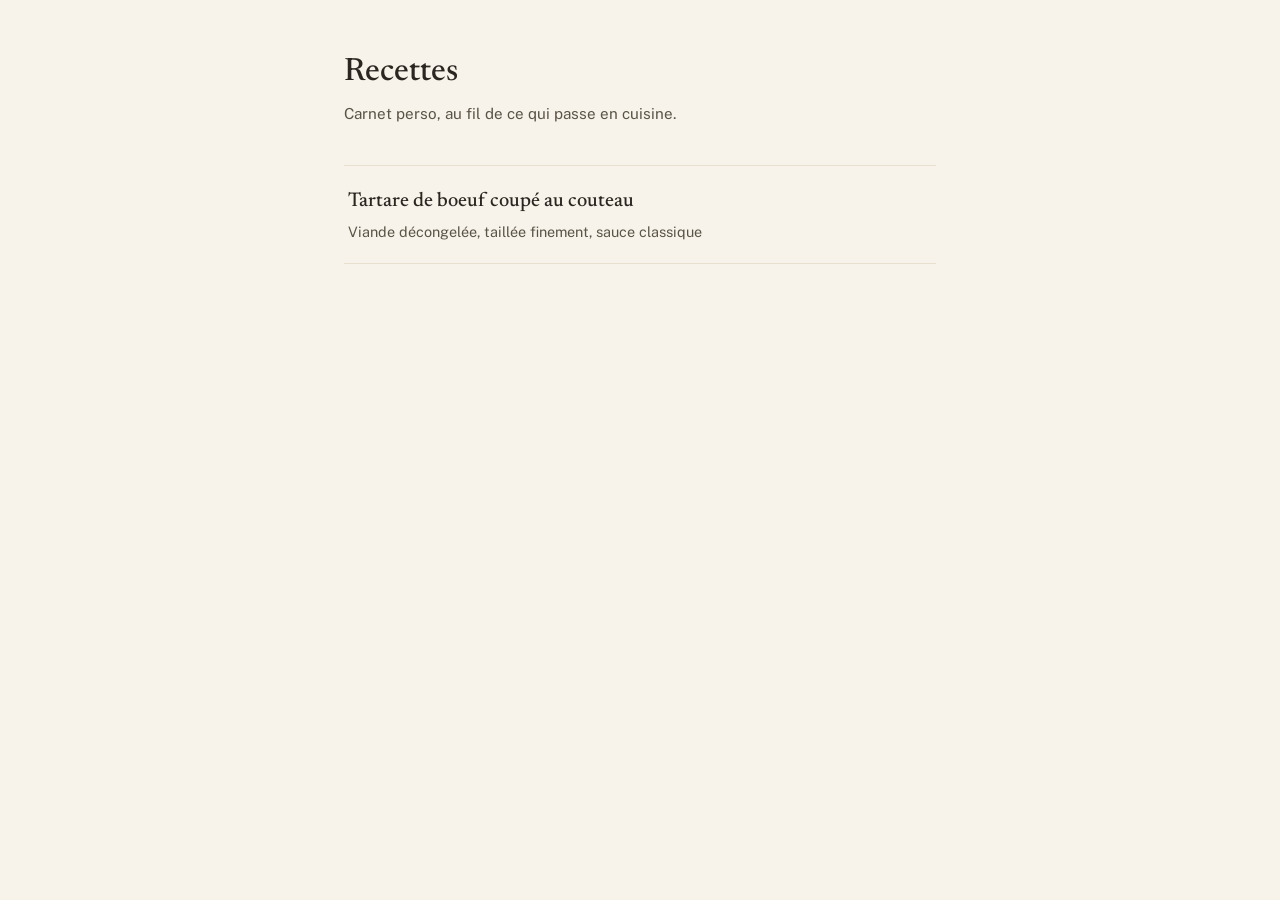
==== index.html @ 7e93101c "Rename index-5.html to index.html" ====
<!DOCTYPE html>
<html lang="fr">
<head>
<meta charset="UTF-8">
<meta name="viewport" content="width=device-width, initial-scale=1.0">
<title>Recettes — Séb</title>
<link rel="stylesheet" href="styles.css">
</head>
<body>
<div class="wrap">
  <h1 class="site-title">Recettes</h1>
  <p class="site-tagline">Carnet perso, au fil de ce qui passe en cuisine.</p>

  <ul class="recipe-list">
    <li>
      <a href="recettes/tartare-boeuf.html">
        <h2>Tartare de boeuf coupé au couteau</h2>
        <p>Viande décongelée, taillée finement, sauce classique</p>
      </a>
    </li>
  </ul>
</div>
</body>
</html>
---- styles.css ----
@import url('https://fonts.googleapis.com/css2?family=Newsreader:ital,wght@0,400;0,500;0,600;1,400&family=Public+Sans:wght@400;500;600&display=swap');

:root {
  --paper: #F7F3EA;
  --paper-line: #E8E0CF;
  --ink: #2B2620;
  --ink-soft: #5A5347;
  --bordeaux: #7A2E2E;
  --copper: #B98A4F;
}

* { box-sizing: border-box; }

body {
  margin: 0;
  background: var(--paper);
  color: var(--ink);
  font-family: 'Public Sans', sans-serif;
  line-height: 1.55;
}

.wrap {
  max-width: 640px;
  margin: 0 auto;
  padding: 48px 24px 80px;
}

.site-title {
  font-family: 'Newsreader', serif;
  font-weight: 500;
  font-size: 2rem;
  margin: 0 0 4px;
}

.site-tagline {
  color: var(--ink-soft);
  font-size: 0.95rem;
  margin: 0 0 40px;
}

.recipe-list {
  list-style: none;
  margin: 0;
  padding: 0;
  border-top: 1px solid var(--paper-line);
}

.recipe-list li {
  border-bottom: 1px solid var(--paper-line);
}

.recipe-list a {
  display: block;
  padding: 20px 4px;
  text-decoration: none;
  color: var(--ink);
}

.recipe-list h2 {
  font-family: 'Newsreader', serif;
  font-weight: 500;
  font-size: 1.25rem;
  margin: 0 0 4px;
}

.recipe-list p {
  color: var(--ink-soft);
  font-size: 0.9rem;
  margin: 0;
}

.recipe-list a:hover h2 { color: var(--bordeaux); }

/* Fiche recette */
.back-link {
  display: inline-block;
  color: var(--ink-soft);
  text-decoration: none;
  font-size: 0.85rem;
  margin-bottom: 24px;
}

.back-link:hover { color: var(--bordeaux); }

.recipe-title {
  font-family: 'Newsreader', serif;
  font-weight: 500;
  font-size: 2.1rem;
  margin: 0 0 8px;
}

.recipe-desc {
  color: var(--ink-soft);
  font-style: italic;
  margin: 0 0 12px;
  font-family: 'Newsreader', serif;
  font-size: 1.05rem;
}

.recipe-meta {
  display: flex;
  gap: 20px;
  font-size: 0.85rem;
  color: var(--ink-soft);
  border-top: 1px solid var(--paper-line);
  border-bottom: 1px solid var(--paper-line);
  padding: 12px 0;
  margin: 24px 0 32px;
}

.recipe-meta strong {
  color: var(--ink);
  display: block;
  font-family: 'Newsreader', serif;
  font-size: 1rem;
}

h3.section-label {
  font-family: 'Newsreader', serif;
  font-weight: 500;
  font-size: 1.1rem;
  color: var(--bordeaux);
  margin: 0 0 12px;
}

.ingredients {
  list-style: none;
  padding: 0;
  margin: 0 0 40px;
}

.ingredients li {
  padding: 8px 0;
  border-bottom: 1px dotted var(--paper-line);
  display: flex;
  justify-content: space-between;
  gap: 16px;
}

.ingredients .qty {
  color: var(--copper);
  white-space: nowrap;
  font-weight: 600;
  font-size: 0.9rem;
}

.steps {
  padding: 0;
  margin: 0 0 32px;
  counter-reset: step;
}

.steps li {
  list-style: none;
  counter-increment: step;
  position: relative;
  padding: 0 0 20px 40px;
}

.steps li::before {
  content: counter(step);
  position: absolute;
  left: 0;
  top: 0;
  font-family: 'Newsreader', serif;
  color: var(--bordeaux);
  font-size: 1.1rem;
}

.note {
  background: #EFE9DA;
  border-left: 3px solid var(--copper);
  padding: 14px 18px;
  font-size: 0.9rem;
  color: var(--ink-soft);
}
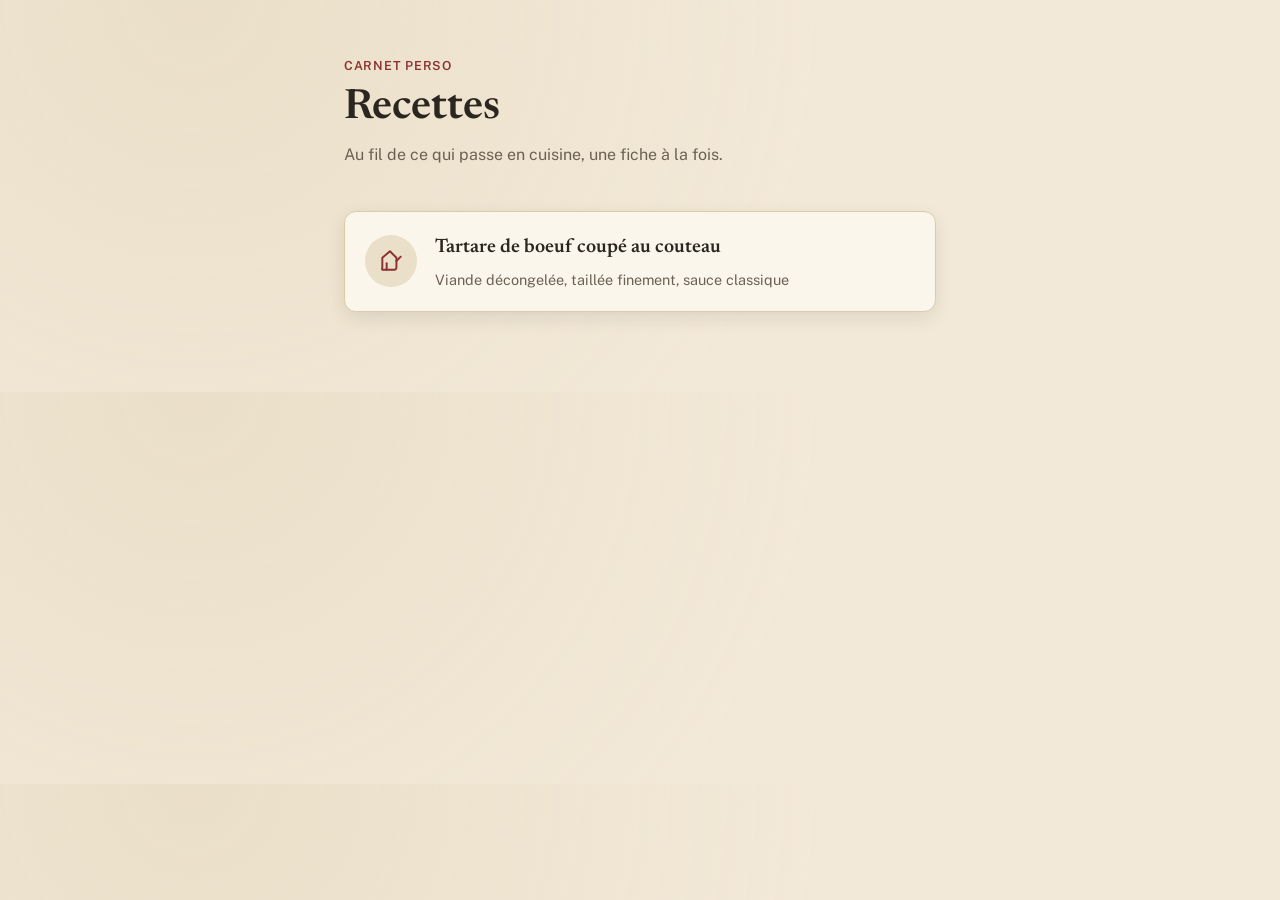
==== commit 3659f9fc: "Rename index-6.html to index.html" ====
--- a/index.html
+++ b/index.html
@@ -8,14 +8,24 @@
 </head>
 <body>
 <div class="wrap">
+  <p class="site-eyebrow">CARNET PERSO</p>
   <h1 class="site-title">Recettes</h1>
-  <p class="site-tagline">Carnet perso, au fil de ce qui passe en cuisine.</p>
+  <p class="site-tagline">Au fil de ce qui passe en cuisine, une fiche à la fois.</p>
 
   <ul class="recipe-list">
     <li>
-      <a href="recettes/tartare-boeuf.html">
-        <h2>Tartare de boeuf coupé au couteau</h2>
-        <p>Viande décongelée, taillée finement, sauce classique</p>
+      <a href="tartare-boeuf.html">
+        <span class="recipe-icon">
+          <svg viewBox="0 0 24 24" fill="none" stroke="#8C3230" stroke-width="1.8" stroke-linecap="round" stroke-linejoin="round">
+            <path d="M4 20h11a2 2 0 0 0 2-2V9L11 3 4 9v9a2 2 0 0 0 0 2z"/>
+            <path d="M17 12l4-4"/>
+            <path d="M8 20v-6"/>
+          </svg>
+        </span>
+        <span>
+          <h2>Tartare de boeuf coupé au couteau</h2>
+          <p>Viande décongelée, taillée finement, sauce classique</p>
+        </span>
       </a>
     </li>
   </ul>
--- a/styles.css
+++ b/styles.css
@@ -1,65 +1,106 @@
-@import url('https://fonts.googleapis.com/css2?family=Newsreader:ital,wght@0,400;0,500;0,600;1,400&family=Public+Sans:wght@400;500;600&display=swap');
+@import url('https://fonts.googleapis.com/css2?family=Newsreader:ital,wght@0,400;0,500;0,600;0,700;1,400&family=Public+Sans:wght@400;500;600;700&display=swap');
 
 :root {
-  --paper: #F7F3EA;
-  --paper-line: #E8E0CF;
+  --paper: #F3E9D8;
+  --paper-deep: #EADFC8;
+  --card: #FBF6EC;
+  --paper-line: #DCCBA8;
   --ink: #2B2620;
-  --ink-soft: #5A5347;
-  --bordeaux: #7A2E2E;
-  --copper: #B98A4F;
+  --ink-soft: #6B6152;
+  --bordeaux: #8C3230;
+  --bordeaux-deep: #6E2624;
+  --copper: #C08A4A;
+  --shadow: 0 6px 18px rgba(43, 38, 32, 0.10);
 }
 
 * { box-sizing: border-box; }
 
 body {
   margin: 0;
-  background: var(--paper);
+  background:
+    radial-gradient(circle at 15% 0%, var(--paper-deep), transparent 55%),
+    var(--paper);
   color: var(--ink);
   font-family: 'Public Sans', sans-serif;
-  line-height: 1.55;
+  line-height: 1.6;
 }
 
 .wrap {
   max-width: 640px;
   margin: 0 auto;
-  padding: 48px 24px 80px;
+  padding: 56px 24px 80px;
+}
+
+.site-eyebrow {
+  font-size: 0.78rem;
+  letter-spacing: 0.06em;
+  color: var(--bordeaux);
+  font-weight: 600;
+  margin: 0 0 10px;
 }
 
 .site-title {
   font-family: 'Newsreader', serif;
-  font-weight: 500;
-  font-size: 2rem;
-  margin: 0 0 4px;
+  font-weight: 600;
+  font-size: 2.6rem;
+  line-height: 1.1;
+  margin: 0 0 10px;
 }
 
 .site-tagline {
   color: var(--ink-soft);
-  font-size: 0.95rem;
-  margin: 0 0 40px;
-}
-
+  font-size: 1rem;
+  margin: 0 0 44px;
+  max-width: 46ch;
+}
+
+/* --- Liste des recettes en cartes --- */
 .recipe-list {
   list-style: none;
   margin: 0;
   padding: 0;
-  border-top: 1px solid var(--paper-line);
-}
-
-.recipe-list li {
-  border-bottom: 1px solid var(--paper-line);
+  display: flex;
+  flex-direction: column;
+  gap: 16px;
 }
 
 .recipe-list a {
-  display: block;
-  padding: 20px 4px;
+  display: flex;
+  align-items: center;
+  gap: 18px;
   text-decoration: none;
   color: var(--ink);
-}
+  background: var(--card);
+  border: 1px solid var(--paper-line);
+  border-radius: 12px;
+  padding: 20px;
+  box-shadow: var(--shadow);
+  transition: transform .18s ease, box-shadow .18s ease, border-color .18s ease;
+}
+
+.recipe-list a:hover {
+  transform: translateY(-2px);
+  box-shadow: 0 10px 24px rgba(43, 38, 32, 0.16);
+  border-color: var(--copper);
+}
+
+.recipe-icon {
+  flex: none;
+  width: 52px;
+  height: 52px;
+  border-radius: 50%;
+  background: var(--paper-deep);
+  display: flex;
+  align-items: center;
+  justify-content: center;
+}
+
+.recipe-icon svg { width: 26px; height: 26px; }
 
 .recipe-list h2 {
   font-family: 'Newsreader', serif;
-  font-weight: 500;
-  font-size: 1.25rem;
+  font-weight: 600;
+  font-size: 1.22rem;
   margin: 0 0 4px;
 }
 
@@ -71,22 +112,41 @@
 
 .recipe-list a:hover h2 { color: var(--bordeaux); }
 
-/* Fiche recette */
+/* --- Fiche recette --- */
 .back-link {
-  display: inline-block;
+  display: inline-flex;
+  align-items: center;
+  gap: 6px;
   color: var(--ink-soft);
   text-decoration: none;
   font-size: 0.85rem;
-  margin-bottom: 24px;
+  font-weight: 600;
+  margin-bottom: 28px;
 }
 
 .back-link:hover { color: var(--bordeaux); }
 
+.recipe-hero {
+  display: flex;
+  align-items: center;
+  gap: 20px;
+  margin-bottom: 18px;
+}
+
+.recipe-hero .recipe-icon {
+  width: 64px;
+  height: 64px;
+  background: var(--bordeaux);
+}
+
+.recipe-hero .recipe-icon svg { width: 32px; height: 32px; }
+
 .recipe-title {
   font-family: 'Newsreader', serif;
-  font-weight: 500;
-  font-size: 2.1rem;
-  margin: 0 0 8px;
+  font-weight: 600;
+  font-size: 2.15rem;
+  line-height: 1.1;
+  margin: 0;
 }
 
 .recipe-desc {
@@ -94,53 +154,69 @@
   font-style: italic;
   margin: 0 0 12px;
   font-family: 'Newsreader', serif;
-  font-size: 1.05rem;
+  font-size: 1.08rem;
 }
 
 .recipe-meta {
   display: flex;
-  gap: 20px;
-  font-size: 0.85rem;
-  color: var(--ink-soft);
-  border-top: 1px solid var(--paper-line);
-  border-bottom: 1px solid var(--paper-line);
-  padding: 12px 0;
-  margin: 24px 0 32px;
+  gap: 14px;
+  margin: 24px 0 36px;
+}
+
+.recipe-meta div {
+  flex: 1;
+  background: var(--card);
+  border: 1px solid var(--paper-line);
+  border-radius: 10px;
+  padding: 12px 16px;
+  font-size: 0.82rem;
+  color: var(--ink-soft);
 }
 
 .recipe-meta strong {
+  color: var(--bordeaux);
+  display: block;
+  font-family: 'Newsreader', serif;
+  font-weight: 600;
+  font-size: 1.15rem;
+}
+
+h3.section-label {
+  font-family: 'Newsreader', serif;
+  font-weight: 600;
+  font-size: 1.2rem;
   color: var(--ink);
-  display: block;
-  font-family: 'Newsreader', serif;
-  font-size: 1rem;
-}
-
-h3.section-label {
-  font-family: 'Newsreader', serif;
-  font-weight: 500;
-  font-size: 1.1rem;
-  color: var(--bordeaux);
-  margin: 0 0 12px;
+  margin: 0 0 16px;
+  padding-bottom: 8px;
+  border-bottom: 2px solid var(--bordeaux);
+  display: inline-block;
 }
 
 .ingredients {
   list-style: none;
   padding: 0;
-  margin: 0 0 40px;
+  margin: 0 0 44px;
+  background: var(--card);
+  border: 1px solid var(--paper-line);
+  border-radius: 12px;
+  box-shadow: var(--shadow);
+  overflow: hidden;
 }
 
 .ingredients li {
-  padding: 8px 0;
-  border-bottom: 1px dotted var(--paper-line);
+  padding: 12px 18px;
+  border-bottom: 1px solid var(--paper-line);
   display: flex;
   justify-content: space-between;
   gap: 16px;
 }
+
+.ingredients li:last-child { border-bottom: none; }
 
 .ingredients .qty {
   color: var(--copper);
   white-space: nowrap;
-  font-weight: 600;
+  font-weight: 700;
   font-size: 0.9rem;
 }
 
@@ -154,23 +230,32 @@
   list-style: none;
   counter-increment: step;
   position: relative;
-  padding: 0 0 20px 40px;
+  padding: 0 0 26px 52px;
 }
 
 .steps li::before {
   content: counter(step);
   position: absolute;
   left: 0;
-  top: 0;
-  font-family: 'Newsreader', serif;
-  color: var(--bordeaux);
-  font-size: 1.1rem;
+  top: -2px;
+  width: 34px;
+  height: 34px;
+  border-radius: 50%;
+  background: var(--bordeaux);
+  color: var(--card);
+  font-family: 'Newsreader', serif;
+  font-weight: 600;
+  font-size: 1rem;
+  display: flex;
+  align-items: center;
+  justify-content: center;
 }
 
 .note {
-  background: #EFE9DA;
-  border-left: 3px solid var(--copper);
-  padding: 14px 18px;
+  background: var(--paper-deep);
+  border-left: 4px solid var(--copper);
+  border-radius: 0 10px 10px 0;
+  padding: 16px 20px;
   font-size: 0.9rem;
   color: var(--ink-soft);
 }
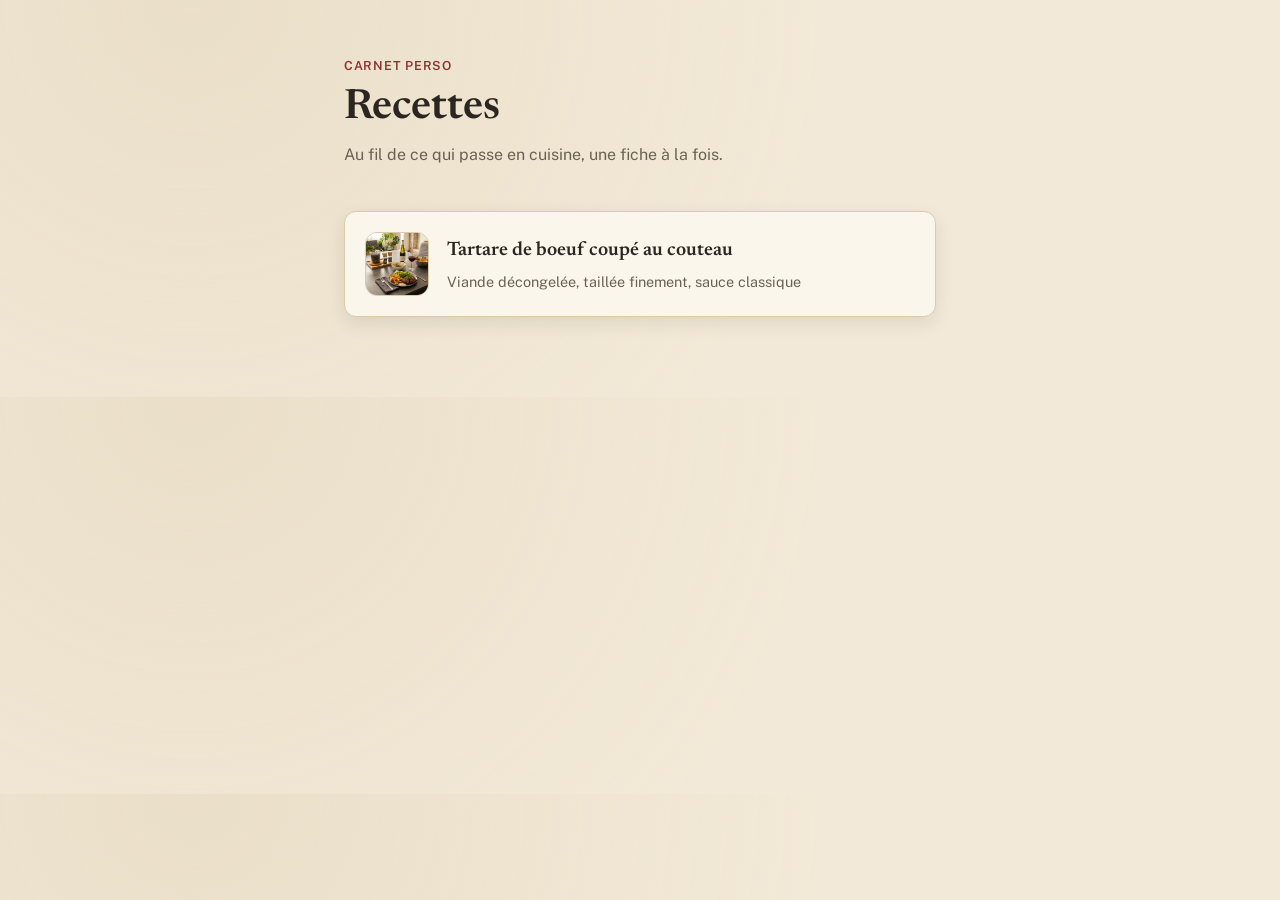
==== commit 5096a6d2: "Add files via upload" ====
--- a/index.html
+++ b/index.html
@@ -15,13 +15,7 @@
   <ul class="recipe-list">
     <li>
       <a href="tartare-boeuf.html">
-        <span class="recipe-icon">
-          <svg viewBox="0 0 24 24" fill="none" stroke="#8C3230" stroke-width="1.8" stroke-linecap="round" stroke-linejoin="round">
-            <path d="M4 20h11a2 2 0 0 0 2-2V9L11 3 4 9v9a2 2 0 0 0 0 2z"/>
-            <path d="M17 12l4-4"/>
-            <path d="M8 20v-6"/>
-          </svg>
-        </span>
+        <img class="recipe-thumb" src="tartare-boeuf.jpg" alt="Tartare de boeuf coupé au couteau">
         <span>
           <h2>Tartare de boeuf coupé au couteau</h2>
           <p>Viande décongelée, taillée finement, sauce classique</p>
--- a/styles.css
+++ b/styles.css
@@ -259,3 +259,24 @@
   font-size: 0.9rem;
   color: var(--ink-soft);
 }
+
+/* --- Photo --- */
+.recipe-photo {
+  width: 100%;
+  aspect-ratio: 4 / 3;
+  object-fit: cover;
+  border-radius: 14px;
+  border: 1px solid var(--paper-line);
+  box-shadow: var(--shadow);
+  margin: 0 0 28px;
+  display: block;
+}
+
+.recipe-thumb {
+  flex: none;
+  width: 64px;
+  height: 64px;
+  border-radius: 12px;
+  object-fit: cover;
+  border: 1px solid var(--paper-line);
+}
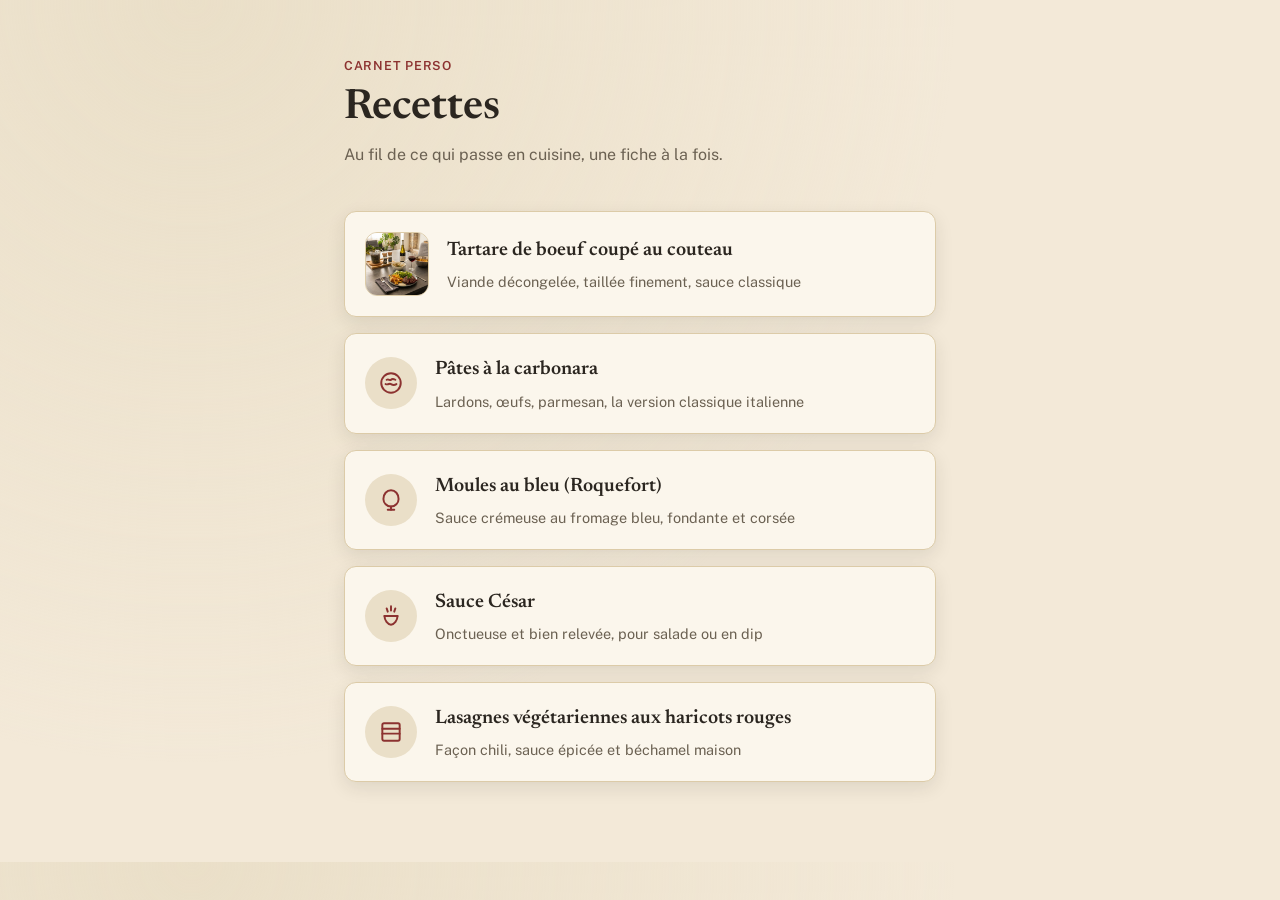
==== commit 4738d5f6: "Add files via upload" ====
--- a/index.html
+++ b/index.html
@@ -22,6 +22,68 @@
         </span>
       </a>
     </li>
+    <li>
+      <a href="carbonara.html">
+        <span class="recipe-icon">
+          <svg viewBox="0 0 24 24" fill="none" stroke="#8C3230" stroke-width="1.8" stroke-linecap="round" stroke-linejoin="round">
+            <circle cx="12" cy="12" r="9"/>
+            <path d="M8 9c2-1 3 1 4 0s2-1 4 0"/>
+            <path d="M7 13c2.5 1 3.5-1 5 0s3.5 1 5 0"/>
+          </svg>
+        </span>
+        <span>
+          <h2>Pâtes à la carbonara</h2>
+          <p>Lardons, œufs, parmesan, la version classique italienne</p>
+        </span>
+      </a>
+    </li>
+    <li>
+      <a href="moules-bleu.html">
+        <span class="recipe-icon">
+          <svg viewBox="0 0 24 24" fill="none" stroke="#8C3230" stroke-width="1.8" stroke-linecap="round" stroke-linejoin="round">
+            <path d="M12 3c-4 0-7 3.5-7 8a7 7 0 0 0 14 0c0-4.5-3-8-7-8z"/>
+            <path d="M9 21h6"/>
+            <path d="M12 18v3"/>
+          </svg>
+        </span>
+        <span>
+          <h2>Moules au bleu (Roquefort)</h2>
+          <p>Sauce crémeuse au fromage bleu, fondante et corsée</p>
+        </span>
+      </a>
+    </li>
+    <li>
+      <a href="sauce-cesar.html">
+        <span class="recipe-icon">
+          <svg viewBox="0 0 24 24" fill="none" stroke="#8C3230" stroke-width="1.8" stroke-linecap="round" stroke-linejoin="round">
+            <path d="M12 3v4"/>
+            <path d="M8 5l1 3"/>
+            <path d="M16 5l-1 3"/>
+            <path d="M6 12c0 4 3 8 6 8s6-4 6-8"/>
+            <path d="M6 12h12"/>
+          </svg>
+        </span>
+        <span>
+          <h2>Sauce César</h2>
+          <p>Onctueuse et bien relevée, pour salade ou en dip</p>
+        </span>
+      </a>
+    </li>
+    <li>
+      <a href="lasagnes-haricots-rouges.html">
+        <span class="recipe-icon">
+          <svg viewBox="0 0 24 24" fill="none" stroke="#8C3230" stroke-width="1.8" stroke-linecap="round" stroke-linejoin="round">
+            <rect x="4" y="4" width="16" height="16" rx="1.5"/>
+            <path d="M4 9h16"/>
+            <path d="M4 13.5h16"/>
+          </svg>
+        </span>
+        <span>
+          <h2>Lasagnes végétariennes aux haricots rouges</h2>
+          <p>Façon chili, sauce épicée et béchamel maison</p>
+        </span>
+      </a>
+    </li>
   </ul>
 </div>
 </body>
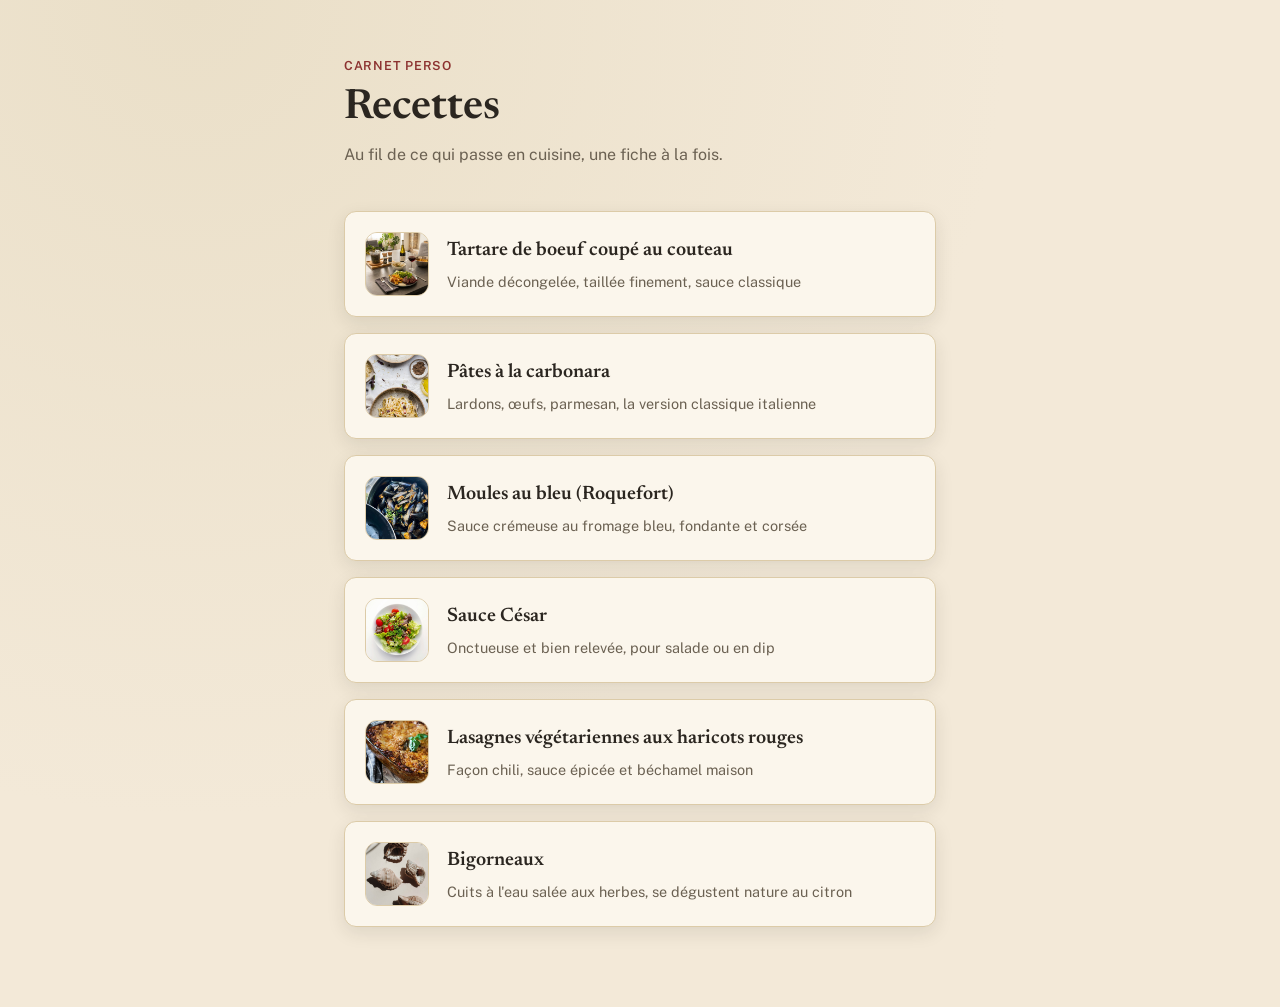
==== commit 17ab7acc: "Add files via upload" ====
--- a/index.html
+++ b/index.html
@@ -24,13 +24,7 @@
     </li>
     <li>
       <a href="carbonara.html">
-        <span class="recipe-icon">
-          <svg viewBox="0 0 24 24" fill="none" stroke="#8C3230" stroke-width="1.8" stroke-linecap="round" stroke-linejoin="round">
-            <circle cx="12" cy="12" r="9"/>
-            <path d="M8 9c2-1 3 1 4 0s2-1 4 0"/>
-            <path d="M7 13c2.5 1 3.5-1 5 0s3.5 1 5 0"/>
-          </svg>
-        </span>
+        <img class="recipe-thumb" src="carbonara.jpg" alt="Pâtes à la carbonara">
         <span>
           <h2>Pâtes à la carbonara</h2>
           <p>Lardons, œufs, parmesan, la version classique italienne</p>
@@ -39,13 +33,7 @@
     </li>
     <li>
       <a href="moules-bleu.html">
-        <span class="recipe-icon">
-          <svg viewBox="0 0 24 24" fill="none" stroke="#8C3230" stroke-width="1.8" stroke-linecap="round" stroke-linejoin="round">
-            <path d="M12 3c-4 0-7 3.5-7 8a7 7 0 0 0 14 0c0-4.5-3-8-7-8z"/>
-            <path d="M9 21h6"/>
-            <path d="M12 18v3"/>
-          </svg>
-        </span>
+        <img class="recipe-thumb" src="moules-bleu.jpg" alt="Moules au bleu (Roquefort)">
         <span>
           <h2>Moules au bleu (Roquefort)</h2>
           <p>Sauce crémeuse au fromage bleu, fondante et corsée</p>
@@ -54,15 +42,7 @@
     </li>
     <li>
       <a href="sauce-cesar.html">
-        <span class="recipe-icon">
-          <svg viewBox="0 0 24 24" fill="none" stroke="#8C3230" stroke-width="1.8" stroke-linecap="round" stroke-linejoin="round">
-            <path d="M12 3v4"/>
-            <path d="M8 5l1 3"/>
-            <path d="M16 5l-1 3"/>
-            <path d="M6 12c0 4 3 8 6 8s6-4 6-8"/>
-            <path d="M6 12h12"/>
-          </svg>
-        </span>
+        <img class="recipe-thumb" src="sauce-cesar.jpg" alt="Salade César">
         <span>
           <h2>Sauce César</h2>
           <p>Onctueuse et bien relevée, pour salade ou en dip</p>
@@ -71,16 +51,19 @@
     </li>
     <li>
       <a href="lasagnes-haricots-rouges.html">
-        <span class="recipe-icon">
-          <svg viewBox="0 0 24 24" fill="none" stroke="#8C3230" stroke-width="1.8" stroke-linecap="round" stroke-linejoin="round">
-            <rect x="4" y="4" width="16" height="16" rx="1.5"/>
-            <path d="M4 9h16"/>
-            <path d="M4 13.5h16"/>
-          </svg>
-        </span>
+        <img class="recipe-thumb" src="lasagnes-haricots-rouges.jpg" alt="Lasagnes végétariennes aux haricots rouges">
         <span>
           <h2>Lasagnes végétariennes aux haricots rouges</h2>
           <p>Façon chili, sauce épicée et béchamel maison</p>
+        </span>
+      </a>
+    </li>
+    <li>
+      <a href="bigorneaux.html">
+        <img class="recipe-thumb" src="bigorneaux.jpg" alt="Bigorneaux">
+        <span>
+          <h2>Bigorneaux</h2>
+          <p>Cuits à l'eau salée aux herbes, se dégustent nature au citron</p>
         </span>
       </a>
     </li>
--- a/styles.css
+++ b/styles.css
@@ -280,3 +280,19 @@
   object-fit: cover;
   border: 1px solid var(--paper-line);
 }
+
+.recipe-illustration {
+  width: 100%;
+  aspect-ratio: 4 / 3;
+  border-radius: 14px;
+  border: 1px solid var(--paper-line);
+  box-shadow: var(--shadow);
+  margin: 0 0 28px;
+  background:
+    radial-gradient(circle at 20% 15%, var(--paper), transparent 60%),
+    var(--paper-deep);
+  display: block;
+  overflow: hidden;
+}
+
+.recipe-illustration svg { width: 100%; height: 100%; }
